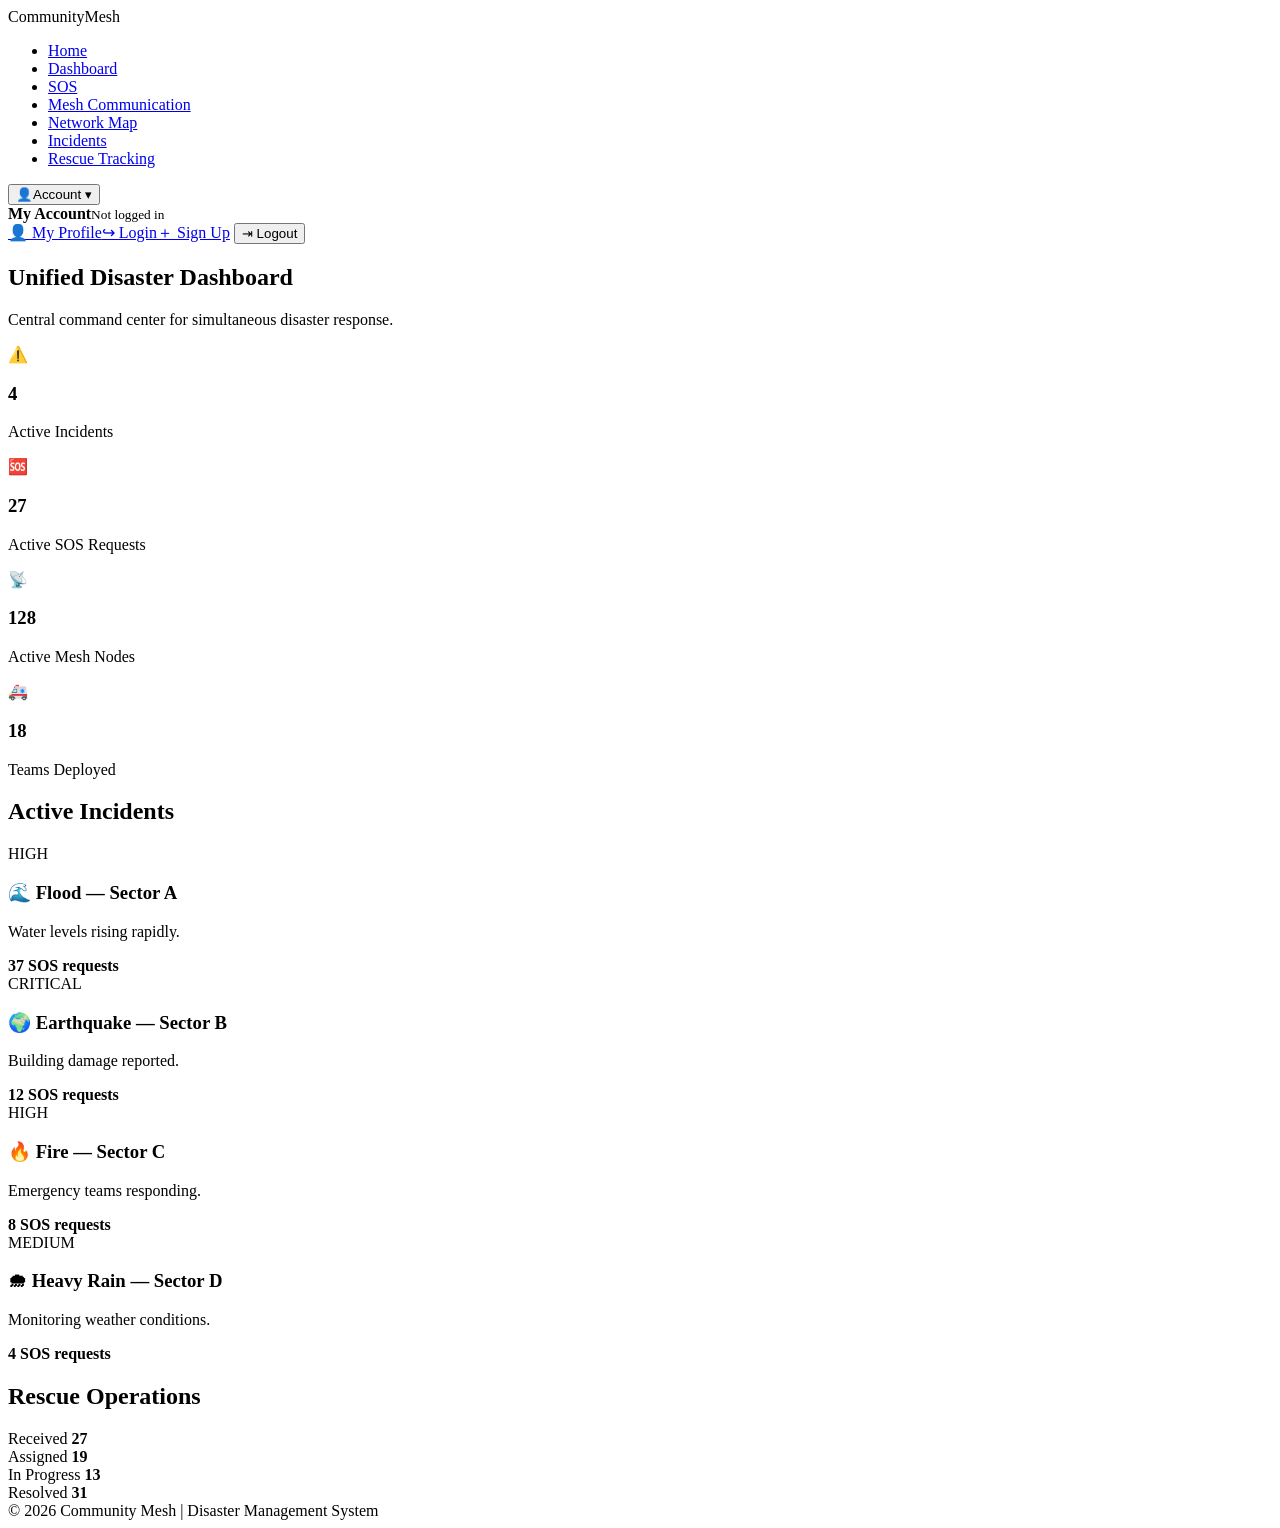
==== src/main/resources/static/dashboard.html @ a7096df6 "Initial commit" ====
<!DOCTYPE html>
<html lang="en">
<head>
    <meta charset="UTF-8">
    <meta name="viewport" content="width=device-width, initial-scale=1.0">
    <title>Unified Dashboard | Community Mesh</title>
    <link rel="stylesheet" href="/css/style.css">
</head>

<body>

<nav>
    <div class="logo">
        Community<span>Mesh</span>
    </div>

    <ul>
        <li><a href="index.html">Home</a></li>
        <li><a href="dashboard.html">Dashboard</a></li>
        <li><a href="sos.html">SOS</a></li>
        <li><a href="mesh.html">Mesh Communication</a></li>
        <li><a href="network-map.html">Network Map</a></li>
        <li><a href="incidents.html">Incidents</a></li>
        <li><a href="response.html">Rescue Tracking</a></li>
        
    </ul>

    <div class="profile-menu">
<button class="profile-trigger" type="button" aria-expanded="false" onclick="toggleProfileMenu(event)"><span class="profile-avatar">👤</span><span class="profile-trigger-label">Account</span> ▾</button>
<div class="profile-dropdown" id="profileDropdown">
<div class="profile-dropdown-head"><strong id="menuUserName">My Account</strong><small id="menuUserEmail">Not logged in</small></div>
<a href="profile.html">👤 My Profile</a><a href="login.html" data-auth-link="login">↪ Login</a><a href="signup.html" data-auth-link="signup">＋ Sign Up</a>
<button type="button" id="logoutButton" onclick="logoutUser()">⇥ Logout</button>
</div></div>
</nav>

<main class="page">

    <div class="section-title">
        <h2>Unified <span>Disaster Dashboard</span></h2>
        <p>Central command center for simultaneous disaster response.</p>
    </div>

    <div class="dashboard">

        <div class="stat-card">
            <div class="stat-icon">⚠️</div>
            <h3 id="incidents">4</h3>
            <p>Active Incidents</p>
        </div>

        <div class="stat-card">
            <div class="stat-icon">🆘</div>
            <h3 id="sosCount">27</h3>
            <p>Active SOS Requests</p>
        </div>

        <div class="stat-card">
            <div class="stat-icon">📡</div>
            <h3 id="nodes">128</h3>
            <p>Active Mesh Nodes</p>
        </div>

        <div class="stat-card">
            <div class="stat-icon">🚑</div>
            <h3>18</h3>
            <p>Teams Deployed</p>
        </div>

    </div>

    <h2 class="subheading">Active Incidents</h2>

    <div class="incident-grid">

        <div class="incident-card flood">
            <span class="severity high">HIGH</span>
            <h3>🌊 Flood — Sector A</h3>
            <p>Water levels rising rapidly.</p>
            <strong>37 SOS requests</strong>
        </div>

        <div class="incident-card earthquake">
            <span class="severity critical">CRITICAL</span>
            <h3>🌍 Earthquake — Sector B</h3>
            <p>Building damage reported.</p>
            <strong>12 SOS requests</strong>
        </div>

        <div class="incident-card fire">
            <span class="severity high">HIGH</span>
            <h3>🔥 Fire — Sector C</h3>
            <p>Emergency teams responding.</p>
            <strong>8 SOS requests</strong>
        </div>

        <div class="incident-card rain">
            <span class="severity medium">MEDIUM</span>
            <h3>🌧 Heavy Rain — Sector D</h3>
            <p>Monitoring weather conditions.</p>
            <strong>4 SOS requests</strong>
        </div>

    </div>

    <h2 class="subheading">Rescue Operations</h2>

    <div class="progress-container">

        <div>
            <span>Received</span>
            <strong>27</strong>
        </div>

        <div>
            <span>Assigned</span>
            <strong>19</strong>
        </div>

        <div>
            <span>In Progress</span>
            <strong>13</strong>
        </div>

        <div>
            <span>Resolved</span>
            <strong>31</strong>
        </div>

    </div>

</main>

<footer>
    © 2026 Community Mesh | Disaster Management System
</footer>

<script src="/js/script.js"></script>

</body>
</html>
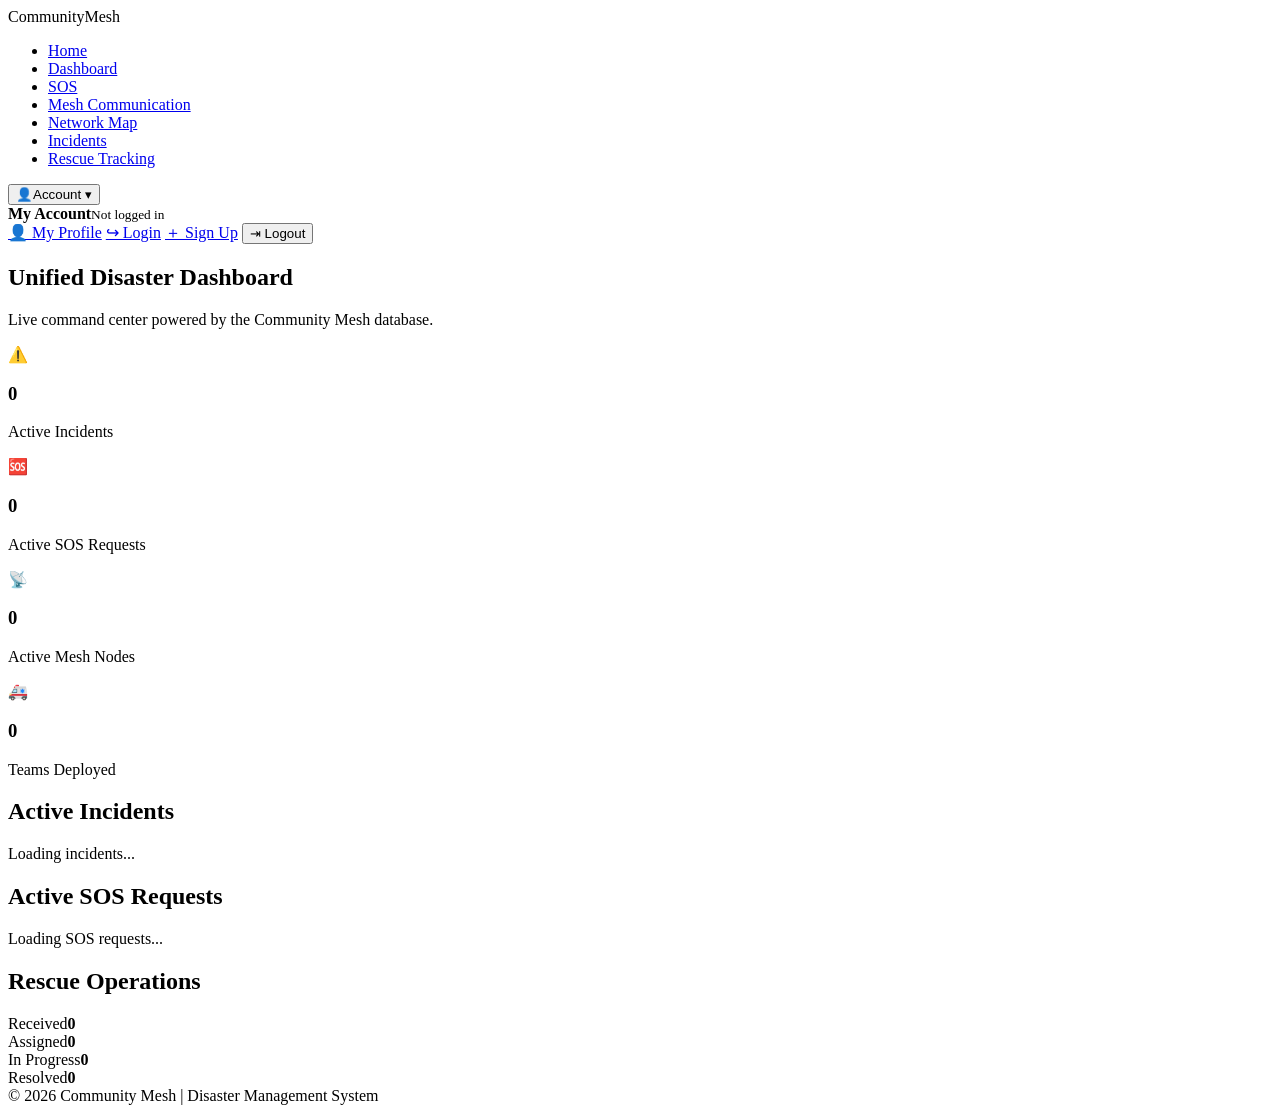
==== commit 5646b78c: "before the ui update" ====
--- a/src/main/resources/static/dashboard.html
+++ b/src/main/resources/static/dashboard.html
@@ -6,14 +6,9 @@
     <title>Unified Dashboard | Community Mesh</title>
     <link rel="stylesheet" href="/css/style.css">
 </head>
-
 <body>
-
 <nav>
-    <div class="logo">
-        Community<span>Mesh</span>
-    </div>
-
+    <div class="logo">Community<span>Mesh</span></div>
     <ul>
         <li><a href="index.html">Home</a></li>
         <li><a href="dashboard.html">Dashboard</a></li>
@@ -22,120 +17,72 @@
         <li><a href="network-map.html">Network Map</a></li>
         <li><a href="incidents.html">Incidents</a></li>
         <li><a href="response.html">Rescue Tracking</a></li>
-        
     </ul>
-
     <div class="profile-menu">
-<button class="profile-trigger" type="button" aria-expanded="false" onclick="toggleProfileMenu(event)"><span class="profile-avatar">👤</span><span class="profile-trigger-label">Account</span> ▾</button>
-<div class="profile-dropdown" id="profileDropdown">
-<div class="profile-dropdown-head"><strong id="menuUserName">My Account</strong><small id="menuUserEmail">Not logged in</small></div>
-<a href="profile.html">👤 My Profile</a><a href="login.html" data-auth-link="login">↪ Login</a><a href="signup.html" data-auth-link="signup">＋ Sign Up</a>
-<button type="button" id="logoutButton" onclick="logoutUser()">⇥ Logout</button>
-</div></div>
+        <button class="profile-trigger" type="button" aria-expanded="false" onclick="toggleProfileMenu(event)">
+            <span class="profile-avatar">👤</span><span class="profile-trigger-label">Account</span> ▾
+        </button>
+        <div class="profile-dropdown" id="profileDropdown">
+            <div class="profile-dropdown-head"><strong id="menuUserName">My Account</strong><small id="menuUserEmail">Not logged in</small></div>
+            <a href="profile.html">👤 My Profile</a>
+            <a href="login.html" data-auth-link="login">↪ Login</a>
+            <a href="signup.html" data-auth-link="signup">＋ Sign Up</a>
+            <button type="button" id="logoutButton" onclick="logoutUser()">⇥ Logout</button>
+        </div>
+    </div>
 </nav>
 
 <main class="page">
-
     <div class="section-title">
         <h2>Unified <span>Disaster Dashboard</span></h2>
-        <p>Central command center for simultaneous disaster response.</p>
+        <p>Live command center powered by the Community Mesh database.</p>
     </div>
 
     <div class="dashboard">
-
         <div class="stat-card">
             <div class="stat-icon">⚠️</div>
-            <h3 id="incidents">4</h3>
+            <h3 id="incidents">0</h3>
             <p>Active Incidents</p>
         </div>
-
         <div class="stat-card">
             <div class="stat-icon">🆘</div>
-            <h3 id="sosCount">27</h3>
+            <h3 id="sosCount">0</h3>
             <p>Active SOS Requests</p>
         </div>
-
         <div class="stat-card">
             <div class="stat-icon">📡</div>
-            <h3 id="nodes">128</h3>
+            <h3 id="nodes">0</h3>
             <p>Active Mesh Nodes</p>
         </div>
-
         <div class="stat-card">
             <div class="stat-icon">🚑</div>
-            <h3>18</h3>
+            <h3 id="teamsDeployed">0</h3>
             <p>Teams Deployed</p>
         </div>
-
     </div>
 
     <h2 class="subheading">Active Incidents</h2>
-
-    <div class="incident-grid">
-
-        <div class="incident-card flood">
-            <span class="severity high">HIGH</span>
-            <h3>🌊 Flood — Sector A</h3>
-            <p>Water levels rising rapidly.</p>
-            <strong>37 SOS requests</strong>
-        </div>
-
-        <div class="incident-card earthquake">
-            <span class="severity critical">CRITICAL</span>
-            <h3>🌍 Earthquake — Sector B</h3>
-            <p>Building damage reported.</p>
-            <strong>12 SOS requests</strong>
-        </div>
-
-        <div class="incident-card fire">
-            <span class="severity high">HIGH</span>
-            <h3>🔥 Fire — Sector C</h3>
-            <p>Emergency teams responding.</p>
-            <strong>8 SOS requests</strong>
-        </div>
-
-        <div class="incident-card rain">
-            <span class="severity medium">MEDIUM</span>
-            <h3>🌧 Heavy Rain — Sector D</h3>
-            <p>Monitoring weather conditions.</p>
-            <strong>4 SOS requests</strong>
-        </div>
-
+    <div class="incident-grid" id="dashboardIncidentGrid">
+        <p>Loading incidents...</p>
     </div>
 
+    <h2 class="subheading">Active SOS Requests</h2>
+    <div class="incident-grid" id="dashboardSosGrid" aria-live="polite">
+        <p>Loading SOS requests...</p>
+    </div>
+    <p id="dashboardUpdatedAt" class="profile-note" aria-live="polite"></p>
+
     <h2 class="subheading">Rescue Operations</h2>
-
     <div class="progress-container">
-
-        <div>
-            <span>Received</span>
-            <strong>27</strong>
-        </div>
-
-        <div>
-            <span>Assigned</span>
-            <strong>19</strong>
-        </div>
-
-        <div>
-            <span>In Progress</span>
-            <strong>13</strong>
-        </div>
-
-        <div>
-            <span>Resolved</span>
-            <strong>31</strong>
-        </div>
-
+        <div><span>Received</span><strong id="statReceived">0</strong></div>
+        <div><span>Assigned</span><strong id="statAssigned">0</strong></div>
+        <div><span>In Progress</span><strong id="statInProgress">0</strong></div>
+        <div><span>Resolved</span><strong id="statResolved">0</strong></div>
     </div>
-
 </main>
 
-<footer>
-    © 2026 Community Mesh | Disaster Management System
-</footer>
-
-<script src="/js/script.js"></script>
-
+<div id="toast"></div>
+<footer>© 2026 Community Mesh | Disaster Management System</footer>
+<script src="/js/script.js?v=dashboard-live-3"></script>
 </body>
-</html>+</html>
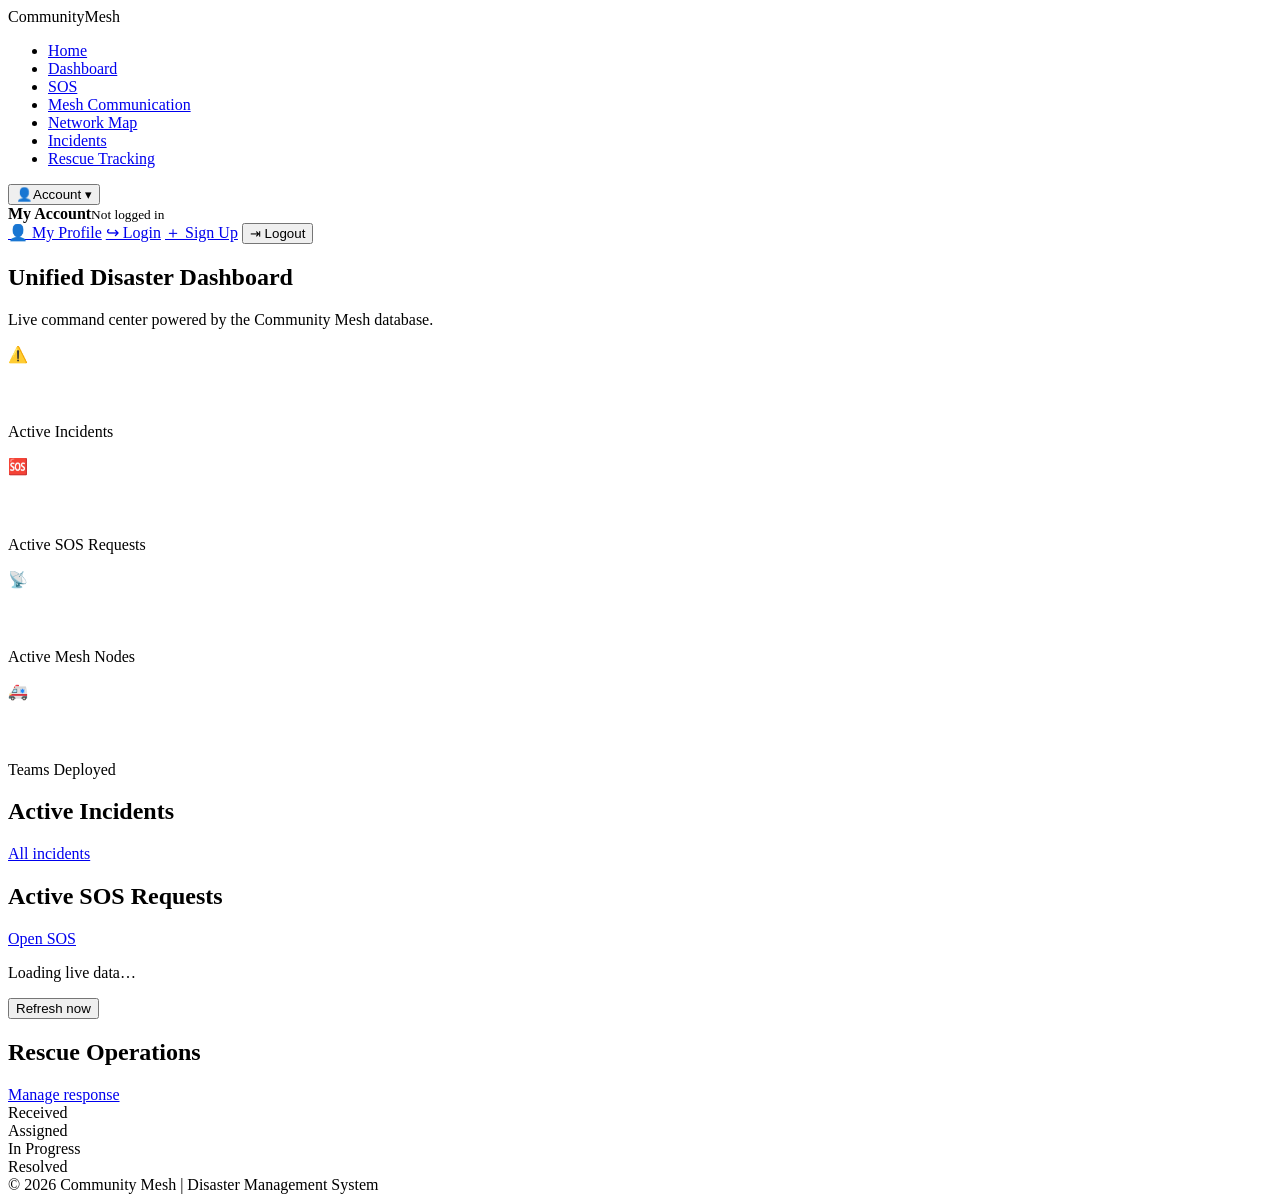
==== commit df0d13bd: "Updated everything" ====
--- a/src/main/resources/static/dashboard.html
+++ b/src/main/resources/static/dashboard.html
@@ -7,11 +7,11 @@
     <link rel="stylesheet" href="/css/style.css">
 </head>
 <body>
-<nav>
+<nav class="dashboard-nav">
     <div class="logo">Community<span>Mesh</span></div>
     <ul>
         <li><a href="index.html">Home</a></li>
-        <li><a href="dashboard.html">Dashboard</a></li>
+        <li><a href="dashboard.html" aria-current="page">Dashboard</a></li>
         <li><a href="sos.html">SOS</a></li>
         <li><a href="mesh.html">Mesh Communication</a></li>
         <li><a href="network-map.html">Network Map</a></li>
@@ -41,48 +41,73 @@
     <div class="dashboard">
         <div class="stat-card">
             <div class="stat-icon">⚠️</div>
-            <h3 id="incidents">0</h3>
+            <h3 id="incidents" class="skeleton skeleton-number" role="status" aria-label="Loading active incidents">&nbsp;</h3>
             <p>Active Incidents</p>
         </div>
         <div class="stat-card">
             <div class="stat-icon">🆘</div>
-            <h3 id="sosCount">0</h3>
+            <h3 id="sosCount" class="skeleton skeleton-number" role="status" aria-label="Loading active SOS requests">&nbsp;</h3>
             <p>Active SOS Requests</p>
         </div>
         <div class="stat-card">
             <div class="stat-icon">📡</div>
-            <h3 id="nodes">0</h3>
+            <h3 id="nodes" class="skeleton skeleton-number" role="status" aria-label="Loading active mesh nodes">&nbsp;</h3>
             <p>Active Mesh Nodes</p>
         </div>
         <div class="stat-card">
             <div class="stat-icon">🚑</div>
-            <h3 id="teamsDeployed">0</h3>
+            <h3 id="teamsDeployed" class="skeleton skeleton-number" role="status" aria-label="Loading deployed teams">&nbsp;</h3>
             <p>Teams Deployed</p>
         </div>
     </div>
 
-    <h2 class="subheading">Active Incidents</h2>
-    <div class="incident-grid" id="dashboardIncidentGrid">
-        <p>Loading incidents...</p>
+    <div class="dashboard-section-heading">
+        <h2 class="subheading">Active Incidents</h2>
+        <a class="dashboard-text-link" href="incidents.html">All incidents</a>
+    </div>
+    <div class="incident-grid" id="dashboardIncidentGrid" aria-busy="true" aria-live="polite">
+        <div class="dashboard-skeleton-card" aria-hidden="true"><span class="skeleton"></span><span class="skeleton"></span><span class="skeleton"></span></div>
+        <div class="dashboard-skeleton-card" aria-hidden="true"><span class="skeleton"></span><span class="skeleton"></span><span class="skeleton"></span></div>
     </div>
 
-    <h2 class="subheading">Active SOS Requests</h2>
-    <div class="incident-grid" id="dashboardSosGrid" aria-live="polite">
-        <p>Loading SOS requests...</p>
+    <div class="dashboard-section-heading">
+        <h2 class="subheading">Active SOS Requests</h2>
+        <a class="dashboard-text-link" href="sos.html">Open SOS</a>
     </div>
-    <p id="dashboardUpdatedAt" class="profile-note" aria-live="polite"></p>
+    <div class="incident-grid" id="dashboardSosGrid" aria-busy="true" aria-live="polite">
+        <div class="dashboard-skeleton-card" aria-hidden="true"><span class="skeleton"></span><span class="skeleton"></span><span class="skeleton"></span></div>
+        <div class="dashboard-skeleton-card" aria-hidden="true"><span class="skeleton"></span><span class="skeleton"></span><span class="skeleton"></span></div>
+    </div>
 
-    <h2 class="subheading">Rescue Operations</h2>
+    <div class="dashboard-live-row">
+        <p id="dashboardUpdatedAt" class="profile-note" aria-live="polite">Loading live data…</p>
+        <button class="dashboard-refresh" id="dashboardRefreshButton" type="button" onclick="loadDashboard({ notifyOnError: true })">Refresh now</button>
+    </div>
+
+    <div class="dashboard-section-heading">
+        <h2 class="subheading">Rescue Operations</h2>
+        <a class="dashboard-text-link" href="response.html">Manage response</a>
+    </div>
     <div class="progress-container">
-        <div><span>Received</span><strong id="statReceived">0</strong></div>
-        <div><span>Assigned</span><strong id="statAssigned">0</strong></div>
-        <div><span>In Progress</span><strong id="statInProgress">0</strong></div>
-        <div><span>Resolved</span><strong id="statResolved">0</strong></div>
+        <div><span>Received</span><strong id="statReceived" class="skeleton skeleton-number" role="status" aria-label="Loading received requests">&nbsp;</strong></div>
+        <div><span>Assigned</span><strong id="statAssigned" class="skeleton skeleton-number" role="status" aria-label="Loading assigned requests">&nbsp;</strong></div>
+        <div><span>In Progress</span><strong id="statInProgress" class="skeleton skeleton-number" role="status" aria-label="Loading requests in progress">&nbsp;</strong></div>
+        <div><span>Resolved</span><strong id="statResolved" class="skeleton skeleton-number" role="status" aria-label="Loading resolved requests">&nbsp;</strong></div>
     </div>
+
+    <section class="dashboard-actions" id="adminQuickActions" aria-labelledby="dashboardActionsTitle" hidden>
+        <h2 id="dashboardActionsTitle">Quick actions</h2>
+        <div class="dashboard-action-links">
+            <a class="dashboard-action primary" href="sos.html">Send an SOS</a>
+            <a class="dashboard-action" href="incidents.html">Review incidents</a>
+            <a class="dashboard-action" href="response.html">Manage rescue teams</a>
+            <a class="dashboard-action" href="network-map.html">View network map</a>
+        </div>
+    </section>
 </main>
 
 <div id="toast"></div>
 <footer>© 2026 Community Mesh | Disaster Management System</footer>
-<script src="/js/script.js?v=dashboard-live-3"></script>
+<script src="/js/script.js?v=dashboard-live-5"></script>
 </body>
 </html>
